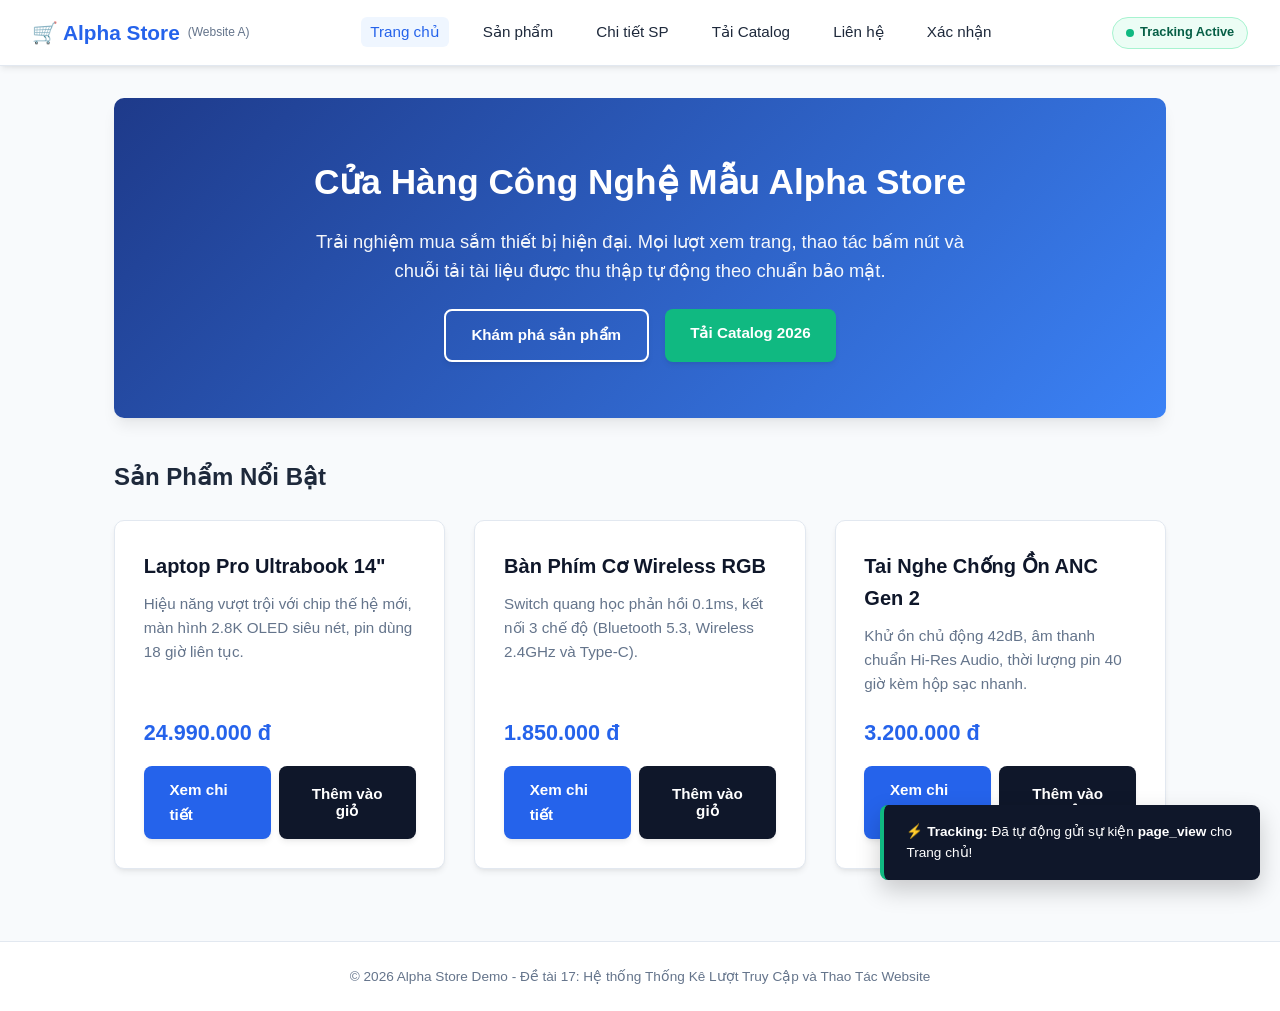
==== BTL/website-analytics/demo-sites/site-a/index.html @ 7f9d8239 "feat(BTL): hoan thanh he thong WebAnalytics De tai 17, SDK, REST API chong trung, Funnel, 2 Demo sit" ====
<!DOCTYPE html>
<html lang="vi">
<head>
    <meta charset="UTF-8">
    <meta name="viewport" content="width=device-width, initial-scale=1.0">
    <title>Trang Chủ - Alpha Store (Website A)</title>
    <link rel="stylesheet" href="../demo.css">
</head>
<body>
    <header class="navbar">
        <a href="index.html" class="brand">🛒 Alpha Store <span style="font-size:0.75rem; color:#64748b; font-weight:normal;">(Website A)</span></a>
        <ul class="nav-links">
            <li><a href="index.html" class="active">Trang chủ</a></li>
            <li><a href="products.html">Sản phẩm</a></li>
            <li><a href="product-detail.html">Chi tiết SP</a></li>
            <li><a href="download.html">Tải Catalog</a></li>
            <li><a href="contact.html">Liên hệ</a></li>
            <li><a href="thank-you.html">Xác nhận</a></li>
        </ul>
        <div class="tracking-badge">
            <span class="dot"></span>
            <span>Tracking Active</span>
        </div>
    </header>

    <main class="container">
        <section class="hero">
            <h1>Cửa Hàng Công Nghệ Mẫu Alpha Store</h1>
            <p>Trải nghiệm mua sắm thiết bị hiện đại. Mọi lượt xem trang, thao tác bấm nút và chuỗi tải tài liệu được thu thập tự động theo chuẩn bảo mật.</p>
            <div style="display: flex; gap: 1rem; justify-content: center;">
                <a href="products.html" class="btn btn-outline" data-track-click data-track-id="btn-hero-explore">Khám phá sản phẩm</a>
                <a href="download.html" class="btn btn-accent" data-track-click data-track-id="btn-hero-download">Tải Catalog 2026</a>
            </div>
        </section>

        <h2 style="margin-bottom: 1.5rem; font-size: 1.5rem;">Sản Phẩm Nổi Bật</h2>
        <div class="card-grid">
            <div class="card">
                <h3>Laptop Pro Ultrabook 14"</h3>
                <p>Hiệu năng vượt trội với chip thế hệ mới, màn hình 2.8K OLED siêu nét, pin dùng 18 giờ liên tục.</p>
                <div class="price">24.990.000 đ</div>
                <div style="display:flex; gap:0.5rem;">
                    <a href="product-detail.html" class="btn" data-track-click data-track-id="btn-view-ultrabook">Xem chi tiết</a>
                    <button class="btn btn-dark" data-track-click data-track-id="btn-cart-ultrabook">Thêm vào giỏ</button>
                </div>
            </div>

            <div class="card">
                <h3>Bàn Phím Cơ Wireless RGB</h3>
                <p>Switch quang học phản hồi 0.1ms, kết nối 3 chế độ (Bluetooth 5.3, Wireless 2.4GHz và Type-C).</p>
                <div class="price">1.850.000 đ</div>
                <div style="display:flex; gap:0.5rem;">
                    <a href="product-detail.html" class="btn" data-track-click data-track-id="btn-view-keyboard">Xem chi tiết</a>
                    <button class="btn btn-dark" data-track-click data-track-id="btn-cart-keyboard">Thêm vào giỏ</button>
                </div>
            </div>

            <div class="card">
                <h3>Tai Nghe Chống Ồn ANC Gen 2</h3>
                <p>Khử ồn chủ động 42dB, âm thanh chuẩn Hi-Res Audio, thời lượng pin 40 giờ kèm hộp sạc nhanh.</p>
                <div class="price">3.200.000 đ</div>
                <div style="display:flex; gap:0.5rem;">
                    <a href="product-detail.html" class="btn" data-track-click data-track-id="btn-view-headphone">Xem chi tiết</a>
                    <button class="btn btn-dark" data-track-click data-track-id="btn-cart-headphone">Thêm vào giỏ</button>
                </div>
            </div>
        </div>
    </main>

    <div id="event-toast" class="event-toast"></div>

    <footer>
        <p>&copy; 2026 Alpha Store Demo - Đề tài 17: Hệ thống Thống Kê Lượt Truy Cập và Thao Tác Website</p>
    </footer>

    <!-- TÍCH HỢP JAVASCRIPT TRACKING SDK -->
    <script src="../../sdk/tracker.js" 
            data-tracking-key="trk_site_a_alpha_shop_2026" 
            data-api-endpoint="../../api/track.php">
    </script>

    <script>
        // Hiển thị toast thông báo khi sự kiện được gửi thành công
        window.addEventListener('load', function() {
            var toast = document.getElementById('event-toast');
            function showToast(msg) {
                toast.innerHTML = '⚡ <b>Tracking:</b> ' + msg;
                toast.classList.add('show');
                setTimeout(function() { toast.classList.remove('show'); }, 3000);
            }
            showToast('Đã tự động gửi sự kiện <b>page_view</b> cho Trang chủ!');
            document.addEventListener('click', function(e) {
                var btn = e.target.closest('[data-track-click]');
                if (btn) {
                    showToast('Đã gửi sự kiện <b>button_click</b>: ' + (btn.getAttribute('data-track-id') || btn.innerText));
                }
            });
        });
    </script>
</body>
</html>
---- BTL/website-analytics/demo-sites/demo.css ----
/* ====================================================================
   DEMO SITES MODERN CSS STYLING
   ==================================================================== */
:root {
    --primary: #2563eb;
    --primary-hover: #1d4ed8;
    --secondary: #0f172a;
    --accent: #10b981;
    --bg-light: #f8fafc;
    --surface: #ffffff;
    --border: #e2e8f0;
    --text-main: #1e293b;
    --text-muted: #64748b;
    --radius: 10px;
    --shadow: 0 4px 6px -1px rgba(0,0,0,0.07), 0 2px 4px -2px rgba(0,0,0,0.05);
    --shadow-lg: 0 10px 15px -3px rgba(0,0,0,0.08), 0 4px 6px -4px rgba(0,0,0,0.04);
}

* { box-sizing: border-box; margin: 0; padding: 0; }
body {
    font-family: -apple-system, BlinkMacSystemFont, "Segoe UI", Roboto, Helvetica, Arial, sans-serif;
    background-color: var(--bg-light);
    color: var(--text-main);
    line-height: 1.6;
    display: flex;
    flex-direction: column;
    min-height: 100vh;
}

.navbar {
    background: var(--surface);
    border-bottom: 1px solid var(--border);
    padding: 1rem 2rem;
    display: flex;
    align-items: center;
    justify-content: space-between;
    box-shadow: var(--shadow);
    position: sticky;
    top: 0;
    z-index: 50;
}
.brand {
    font-size: 1.3rem;
    font-weight: 700;
    color: var(--primary);
    text-decoration: none;
    display: flex;
    align-items: center;
    gap: 0.5rem;
}
.nav-links {
    display: flex;
    gap: 1.5rem;
    list-style: none;
}
.nav-links a {
    color: var(--text-main);
    text-decoration: none;
    font-weight: 500;
    font-size: 0.95rem;
    transition: color 0.2s;
    padding: 0.4rem 0.6rem;
    border-radius: 6px;
}
.nav-links a:hover, .nav-links a.active {
    color: var(--primary);
    background-color: #eff6ff;
}

.tracking-badge {
    background-color: #ecfdf5;
    border: 1px solid #a7f3d0;
    color: #065f46;
    padding: 0.3rem 0.8rem;
    border-radius: 20px;
    font-size: 0.8rem;
    font-weight: 600;
    display: flex;
    align-items: center;
    gap: 6px;
}
.tracking-badge .dot {
    width: 8px;
    height: 8px;
    background-color: #10b981;
    border-radius: 50%;
    display: inline-block;
    animation: pulse 1.8s infinite;
}
@keyframes pulse {
    0% { transform: scale(0.95); box-shadow: 0 0 0 0 rgba(16, 185, 129, 0.7); }
    70% { transform: scale(1); box-shadow: 0 0 0 6px rgba(16, 185, 129, 0); }
    100% { transform: scale(0.95); box-shadow: 0 0 0 0 rgba(16, 185, 129, 0); }
}

.container {
    max-width: 1100px;
    margin: 2rem auto;
    padding: 0 1.5rem;
    flex: 1;
    width: 100%;
}

.hero {
    background: linear-gradient(135deg, #1e3a8a 0%, #3b82f6 100%);
    color: #fff;
    padding: 3.5rem 2rem;
    border-radius: var(--radius);
    text-align: center;
    margin-bottom: 2.5rem;
    box-shadow: var(--shadow-lg);
}
.hero h1 { font-size: 2.2rem; margin-bottom: 1rem; }
.hero p { font-size: 1.15rem; max-width: 680px; margin: 0 auto 1.5rem auto; opacity: 0.95; }

.btn {
    display: inline-block;
    background-color: var(--primary);
    color: #fff;
    padding: 0.75rem 1.6rem;
    border-radius: 8px;
    text-decoration: none;
    font-weight: 600;
    font-size: 0.95rem;
    border: none;
    cursor: pointer;
    transition: all 0.2s;
    box-shadow: var(--shadow);
}
.btn:hover { background-color: var(--primary-hover); transform: translateY(-1px); }
.btn-accent { background-color: var(--accent); }
.btn-accent:hover { background-color: #059669; }
.btn-outline { background: transparent; border: 2px solid #fff; color: #fff; }
.btn-outline:hover { background: rgba(255,255,255,0.15); }
.btn-dark { background-color: var(--secondary); }
.btn-dark:hover { background-color: #334155; }

.card-grid {
    display: grid;
    grid-template-columns: repeat(auto-fit, minmax(280px, 1fr));
    gap: 1.8rem;
    margin-bottom: 2.5rem;
}
.card {
    background: var(--surface);
    border: 1px solid var(--border);
    border-radius: var(--radius);
    padding: 1.8rem;
    box-shadow: var(--shadow);
    display: flex;
    flex-direction: column;
    justify-content: space-between;
}
.card h3 { font-size: 1.25rem; margin-bottom: 0.6rem; color: var(--secondary); }
.card p { color: var(--text-muted); font-size: 0.95rem; margin-bottom: 1.2rem; flex: 1; }
.card .price { font-size: 1.35rem; font-weight: 700; color: var(--primary); margin-bottom: 1rem; }

.event-toast {
    position: fixed;
    bottom: 20px;
    right: 20px;
    background: #0f172a;
    color: #fff;
    padding: 1rem 1.4rem;
    border-radius: 8px;
    box-shadow: 0 10px 25px rgba(0,0,0,0.2);
    font-size: 0.85rem;
    z-index: 999;
    opacity: 0;
    transition: opacity 0.3s, transform 0.3s;
    transform: translateY(15px);
    pointer-events: none;
    max-width: 380px;
    border-left: 4px solid var(--accent);
}
.event-toast.show {
    opacity: 1;
    transform: translateY(0);
}

footer {
    background: var(--surface);
    border-top: 1px solid var(--border);
    padding: 1.5rem;
    text-align: center;
    color: var(--text-muted);
    font-size: 0.85rem;
    margin-top: auto;
}
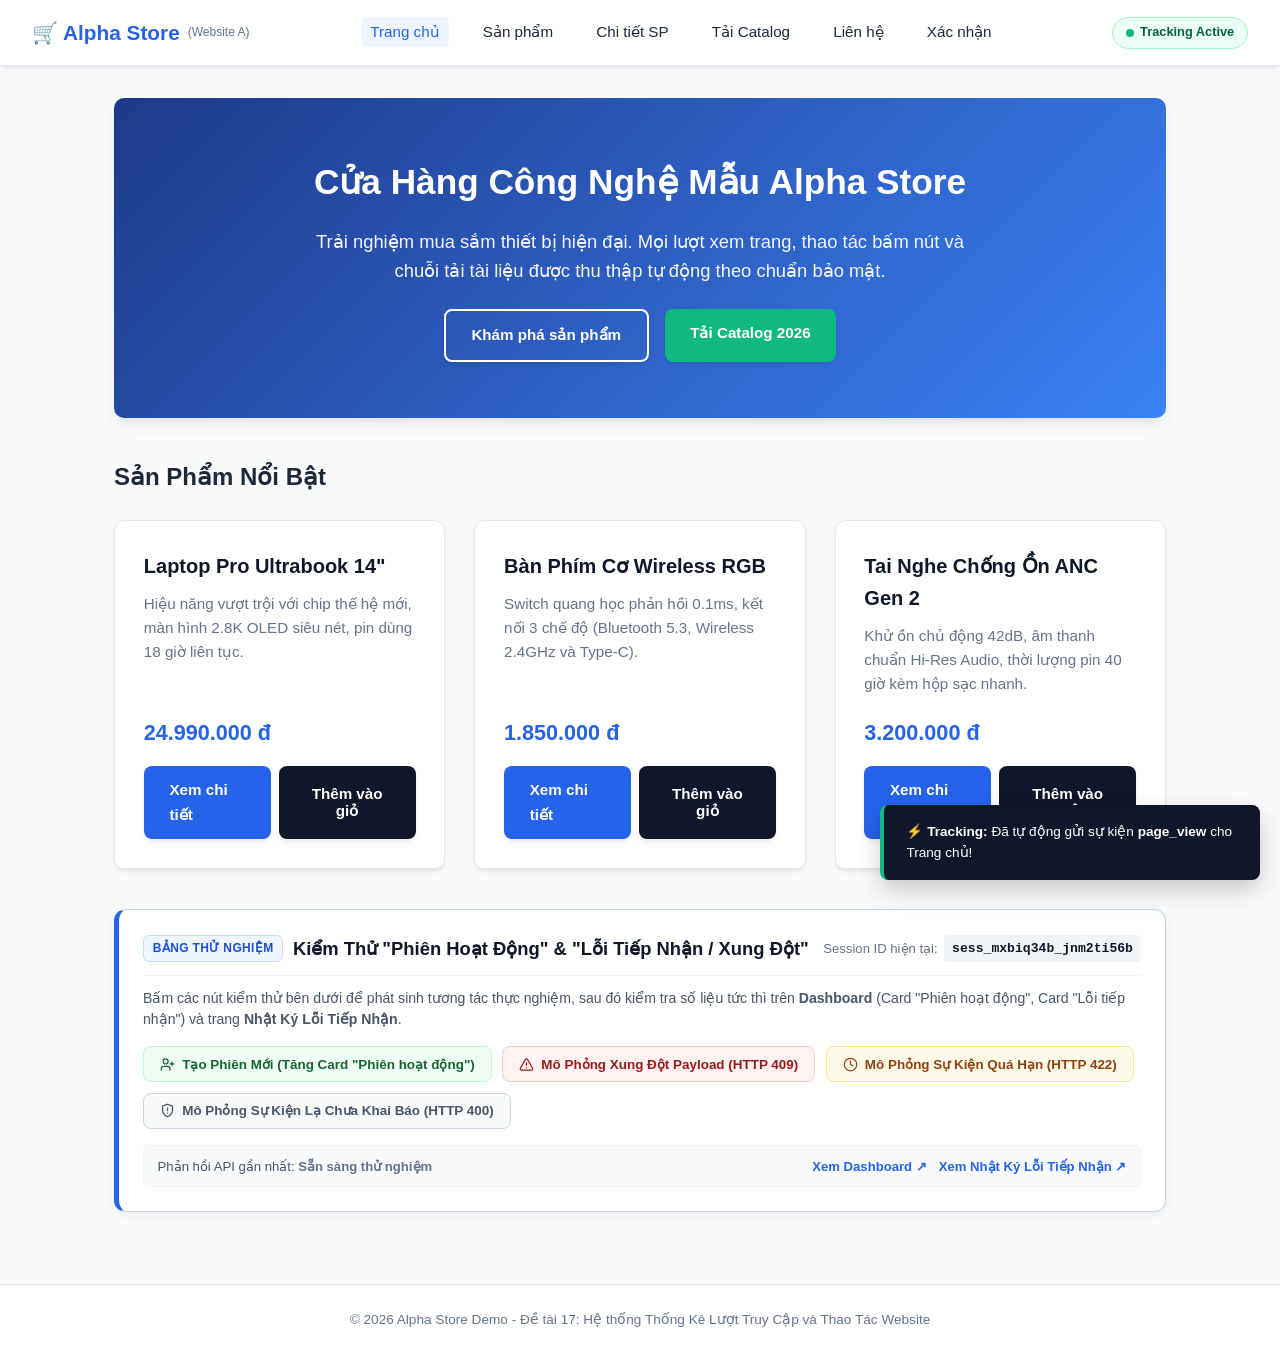
==== commit 88c60839: "feat(demo): add interactive testing sandbox for active sessions and ingest errors" ====
--- a/BTL/website-analytics/demo-sites/site-a/index.html
+++ b/BTL/website-analytics/demo-sites/site-a/index.html
@@ -65,6 +65,50 @@
                 </div>
             </div>
         </div>
+
+        <!-- BẢNG ĐIỀU KHIỂN KIỂM THỬ TRỰC TIẾP (TESTING SANDBOX CHO SINH VIÊN BẢO VỆ ĐỒ ÁN) -->
+        <section class="testing-sandbox">
+            <div class="sandbox-header">
+                <div class="sandbox-title">
+                    <span class="sandbox-badge">Bảng Thử Nghiệm</span>
+                    <h3>Kiểm Thử "Phiên Hoạt Động" & "Lỗi Tiếp Nhận / Xung Đột"</h3>
+                </div>
+                <div class="sandbox-session-info">
+                    <span>Session ID hiện tại:</span>
+                    <code id="sandbox-session-id">Đang khởi tạo...</code>
+                </div>
+            </div>
+            <p class="sandbox-desc">
+                Bấm các nút kiểm thử bên dưới để phát sinh tương tác thực nghiệm, sau đó kiểm tra số liệu tức thì trên 
+                <strong>Dashboard</strong> (Card "Phiên hoạt động", Card "Lỗi tiếp nhận") và trang 
+                <strong>Nhật Ký Lỗi Tiếp Nhận</strong>.
+            </p>
+            <div class="sandbox-actions">
+                <button type="button" class="btn-sandbox btn-sb-session" id="btn-sb-new-session" title="Tạo một phiên truy cập ẩn danh hoàn toàn mới">
+                    <svg width="15" height="15" viewBox="0 0 24 24" fill="none" stroke="currentColor" stroke-width="2" stroke-linecap="round" stroke-linejoin="round"><path d="M16 21v-2a4 4 0 0 0-4-4H6a4 4 0 0 0-4 4v2"/><circle cx="9" cy="7" r="4"/><line x1="19" x2="19" y1="8" y2="14"/><line x1="22" x2="16" y1="11" y2="11"/></svg>
+                    Tạo Phiên Mới (Tăng Card "Phiên hoạt động")
+                </button>
+                <button type="button" class="btn-sandbox btn-sb-conflict" id="btn-sb-conflict" title="Mô phỏng gửi trùng Event ID nhưng khác nội dung (HTTP 409)">
+                    <svg width="15" height="15" viewBox="0 0 24 24" fill="none" stroke="currentColor" stroke-width="2" stroke-linecap="round" stroke-linejoin="round"><path d="m21.73 18-8-14a2 2 0 0 0-3.48 0l-8 14A2 2 0 0 0 4 21h16a2 2 0 0 0 1.73-3Z"/><line x1="12" y1="9" x2="12" y2="13"/><line x1="12" y1="17" x2="12.01" y2="17"/></svg>
+                    Mô Phỏng Xung Đột Payload (HTTP 409)
+                </button>
+                <button type="button" class="btn-sandbox btn-sb-late" id="btn-sb-late" title="Mô phỏng sự kiện đến trễ hơn 24 giờ (HTTP 422)">
+                    <svg width="15" height="15" viewBox="0 0 24 24" fill="none" stroke="currentColor" stroke-width="2" stroke-linecap="round" stroke-linejoin="round"><circle cx="12" cy="12" r="10"/><polyline points="12 6 12 12 16 14"/></svg>
+                    Mô Phỏng Sự Kiện Quá Hạn (HTTP 422)
+                </button>
+                <button type="button" class="btn-sandbox btn-sb-undefined" id="btn-sb-undefined" title="Mô phỏng gửi sự kiện chưa được khai báo (HTTP 400)">
+                    <svg width="15" height="15" viewBox="0 0 24 24" fill="none" stroke="currentColor" stroke-width="2" stroke-linecap="round" stroke-linejoin="round"><path d="M12 22s8-4 8-10V5l-8-3-8 3v7c0 6 8 10 8 10"/><line x1="12" y1="8" x2="12" y2="12"/><line x1="12" y1="16" x2="12.01" y2="16"/></svg>
+                    Mô Phỏng Sự Kiện Lạ Chưa Khai Báo (HTTP 400)
+                </button>
+            </div>
+            <div class="sandbox-footer">
+                <span>Phản hồi API gần nhất: <strong id="sandbox-last-status" style="color:#64748b;">Sẵn sàng thử nghiệm</strong></span>
+                <div class="sandbox-links">
+                    <a href="../../dashboard.php" target="_blank" class="sb-link">Xem Dashboard ↗</a>
+                    <a href="../../event-logs.php?tab=errors" target="_blank" class="sb-link">Xem Nhật Ký Lỗi Tiếp Nhận ↗</a>
+                </div>
+            </div>
+        </section>
     </main>
 
     <div id="event-toast" class="event-toast"></div>
@@ -80,21 +124,193 @@
     </script>
 
     <script>
-        // Hiển thị toast thông báo khi sự kiện được gửi thành công
         window.addEventListener('load', function() {
             var toast = document.getElementById('event-toast');
-            function showToast(msg) {
+            var sessionLabel = document.getElementById('sandbox-session-id');
+            var statusLabel = document.getElementById('sandbox-last-status');
+
+            function showToast(msg, borderColor) {
                 toast.innerHTML = '⚡ <b>Tracking:</b> ' + msg;
+                toast.style.borderLeftColor = borderColor || 'var(--accent)';
                 toast.classList.add('show');
-                setTimeout(function() { toast.classList.remove('show'); }, 3000);
-            }
+                setTimeout(function() { toast.classList.remove('show'); }, 4000);
+            }
+
+            function updateSessionDisplay() {
+                if (window.WebTracker && sessionLabel) {
+                    sessionLabel.innerText = window.WebTracker.getSessionId();
+                }
+            }
+
+            // Cập nhật session ID ban đầu
+            updateSessionDisplay();
             showToast('Đã tự động gửi sự kiện <b>page_view</b> cho Trang chủ!');
+
+            // 1. Tự động lắng nghe click mua sắm thông thường
             document.addEventListener('click', function(e) {
                 var btn = e.target.closest('[data-track-click]');
                 if (btn) {
                     showToast('Đã gửi sự kiện <b>button_click</b>: ' + (btn.getAttribute('data-track-id') || btn.innerText));
                 }
             });
+
+            // 2. Nút Tạo Phiên Mới
+            var btnNewSession = document.getElementById('btn-sb-new-session');
+            if (btnNewSession) {
+                btnNewSession.addEventListener('click', function() {
+                    try {
+                        window.sessionStorage.removeItem('wa_session_trk_site_a_alpha_shop_2026');
+                    } catch(e) {}
+                    // Ép SDK khởi tạo lại session
+                    var newSess = 'sess_' + Date.now().toString(36) + '_' + Math.random().toString(36).substr(2, 9);
+                    try {
+                        window.sessionStorage.setItem('wa_session_trk_site_a_alpha_shop_2026', newSess);
+                    } catch(e) {}
+                    
+                    window.location.reload();
+                });
+            }
+
+            // 3. Nút Mô Phỏng Xung Đột Payload (HTTP 409)
+            var btnConflict = document.getElementById('btn-sb-conflict');
+            if (btnConflict) {
+                btnConflict.addEventListener('click', function() {
+                    var conflictEventId = 'conflict_' + Date.now();
+                    var sessId = window.WebTracker.getSessionId();
+                    var endpoint = '../../api/track.php';
+                    var trackingKey = 'trk_site_a_alpha_shop_2026';
+
+                    statusLabel.innerText = 'Đang gửi sự kiện gốc #1...';
+                    statusLabel.style.color = '#2563eb';
+
+                    // Gửi lần 1 hợp lệ
+                    fetch(endpoint, {
+                        method: 'POST',
+                        headers: { 'Content-Type': 'application/json', 'X-Tracking-Key': trackingKey },
+                        body: JSON.stringify({
+                            tracking_key: trackingKey,
+                            event_id: conflictEventId,
+                            session_id: sessId,
+                            event_name: 'button_click',
+                            page_path: window.location.pathname,
+                            occurred_at: new Date().toISOString(),
+                            properties: { element_id: 'btn-conflict-original', payload_version: 1 }
+                        })
+                    }).then(function(r1) {
+                        return r1.json();
+                    }).then(function(d1) {
+                        // Gửi lần 2 CÙNG event_id nhưng KHÁC properties (gây lệch hash SHA-256)
+                        return fetch(endpoint, {
+                            method: 'POST',
+                            headers: { 'Content-Type': 'application/json', 'X-Tracking-Key': trackingKey },
+                            body: JSON.stringify({
+                                tracking_key: trackingKey,
+                                event_id: conflictEventId,
+                                session_id: sessId,
+                                event_name: 'button_click',
+                                page_path: window.location.pathname,
+                                occurred_at: new Date().toISOString(),
+                                properties: { element_id: 'btn-conflict-TAMPERED', payload_version: 2, hacked: true }
+                            })
+                        });
+                    }).then(function(r2) {
+                        return r2.json().then(function(d2) {
+                            if (r2.status === 409) {
+                                statusLabel.innerText = 'HTTP 409 Conflict: PAYLOAD_CONFLICT (Đã ghi vào DB)';
+                                statusLabel.style.color = '#dc2626';
+                                showToast('⚠️ <b>HTTP 409 Conflict:</b> Phát hiện cùng event_id nhưng sai lệch SHA-256! Card "Lỗi tiếp nhận" trên Dashboard đã tăng +1.', '#dc2626');
+                            } else {
+                                statusLabel.innerText = 'HTTP ' + r2.status + ' (' + (d2.error || 'OK') + ')';
+                            }
+                        });
+                    }).catch(function(err) {
+                        statusLabel.innerText = 'Lỗi kết nối: ' + err.message;
+                    });
+                });
+            }
+
+            // 4. Nút Mô Phỏng Sự Kiện Quá Hạn (HTTP 422 - Late Event)
+            var btnLate = document.getElementById('btn-sb-late');
+            if (btnLate) {
+                btnLate.addEventListener('click', function() {
+                    var lateEventId = 'late_' + Date.now();
+                    var sessId = window.WebTracker.getSessionId();
+                    var endpoint = '../../api/track.php';
+                    var trackingKey = 'trk_site_a_alpha_shop_2026';
+
+                    // Lùi thời gian 48 giờ về trước (vượt quá 24h quy định)
+                    var pastDate = new Date(Date.now() - 48 * 3600 * 1000).toISOString();
+
+                    statusLabel.innerText = 'Đang gửi sự kiện trễ 48h...';
+                    statusLabel.style.color = '#d97706';
+
+                    fetch(endpoint, {
+                        method: 'POST',
+                        headers: { 'Content-Type': 'application/json', 'X-Tracking-Key': trackingKey },
+                        body: JSON.stringify({
+                            tracking_key: trackingKey,
+                            event_id: lateEventId,
+                            session_id: sessId,
+                            event_name: 'page_view',
+                            page_path: window.location.pathname,
+                            occurred_at: pastDate,
+                            properties: { note: 'Kiểm thử late event policy' }
+                        })
+                    }).then(function(res) {
+                        return res.json().then(function(data) {
+                            if (res.status === 422) {
+                                statusLabel.innerText = 'HTTP 422 Unprocessable: LATE_EVENT_EXCEEDED (Đã ghi vào DB)';
+                                statusLabel.style.color = '#d97706';
+                                showToast('⏰ <b>HTTP 422 Late Event:</b> Sự kiện cũ hơn 24 giờ bị từ chối! Card "Lỗi tiếp nhận" trên Dashboard đã tăng +1.', '#d97706');
+                            } else {
+                                statusLabel.innerText = 'HTTP ' + res.status + ' (' + (data.error || 'OK') + ')';
+                            }
+                        });
+                    }).catch(function(err) {
+                        statusLabel.innerText = 'Lỗi kết nối: ' + err.message;
+                    });
+                });
+            }
+
+            // 5. Nút Mô Phỏng Sự Kiện Lạ Chưa Khai Báo (HTTP 400 - Undefined Event)
+            var btnUndefined = document.getElementById('btn-sb-undefined');
+            if (btnUndefined) {
+                btnUndefined.addEventListener('click', function() {
+                    var undefEventId = 'undef_' + Date.now();
+                    var sessId = window.WebTracker.getSessionId();
+                    var endpoint = '../../api/track.php';
+                    var trackingKey = 'trk_site_a_alpha_shop_2026';
+
+                    statusLabel.innerText = 'Đang gửi sự kiện chưa khai báo...';
+                    statusLabel.style.color = '#475569';
+
+                    fetch(endpoint, {
+                        method: 'POST',
+                        headers: { 'Content-Type': 'application/json', 'X-Tracking-Key': trackingKey },
+                        body: JSON.stringify({
+                            tracking_key: trackingKey,
+                            event_id: undefEventId,
+                            session_id: sessId,
+                            event_name: 'unauthorized_hacked_action',
+                            page_path: window.location.pathname,
+                            occurred_at: new Date().toISOString(),
+                            properties: { test: true }
+                        })
+                    }).then(function(res) {
+                        return res.json().then(function(data) {
+                            if (res.status === 400) {
+                                statusLabel.innerText = 'HTTP 400 Bad Request: EVENT_NOT_DEFINED (Đã ghi vào DB)';
+                                statusLabel.style.color = '#dc2626';
+                                showToast('🚫 <b>HTTP 400 Undefined:</b> Sự kiện lạ chưa được khai báo bị từ chối! Card "Lỗi tiếp nhận" trên Dashboard đã tăng +1.', '#dc2626');
+                            } else {
+                                statusLabel.innerText = 'HTTP ' + res.status + ' (' + (data.error || 'OK') + ')';
+                            }
+                        });
+                    }).catch(function(err) {
+                        statusLabel.innerText = 'Lỗi kết nối: ' + err.message;
+                    });
+                });
+            }
         });
     </script>
 </body>
--- a/BTL/website-analytics/demo-sites/demo.css
+++ b/BTL/website-analytics/demo-sites/demo.css
@@ -187,3 +187,156 @@
     font-size: 0.85rem;
     margin-top: auto;
 }
+
+/* ====================================================================
+   TESTING SANDBOX COMPONENT (DÀNH CHO KIỂM THỬ VÀ BẢO VỆ ĐỒ ÁN)
+   ==================================================================== */
+.testing-sandbox {
+    background: #ffffff;
+    border: 1px solid #cbd5e1;
+    border-left: 5px solid #2563eb;
+    border-radius: 12px;
+    padding: 1.5rem;
+    margin: 2.5rem 0;
+    box-shadow: 0 4px 12px rgba(15, 23, 42, 0.05);
+}
+.sandbox-header {
+    display: flex;
+    justify-content: space-between;
+    align-items: center;
+    flex-wrap: wrap;
+    gap: 0.75rem;
+    margin-bottom: 0.75rem;
+    border-bottom: 1px solid #f1f5f9;
+    padding-bottom: 0.75rem;
+}
+.sandbox-title {
+    display: flex;
+    align-items: center;
+    gap: 0.6rem;
+}
+.sandbox-badge {
+    background: #eff6ff;
+    color: #1d4ed8;
+    border: 1px solid #bfdbfe;
+    font-size: 0.75rem;
+    font-weight: 700;
+    padding: 0.2rem 0.55rem;
+    border-radius: 6px;
+    text-transform: uppercase;
+    letter-spacing: 0.03em;
+}
+.sandbox-title h3 {
+    font-size: 1.15rem;
+    color: #0f172a;
+    font-weight: 700;
+    margin: 0;
+}
+.sandbox-session-info {
+    font-size: 0.82rem;
+    color: #64748b;
+    display: flex;
+    align-items: center;
+    gap: 0.4rem;
+}
+.sandbox-session-info code {
+    background: #f1f5f9;
+    color: #0f172a;
+    padding: 0.2rem 0.5rem;
+    border-radius: 4px;
+    font-family: monospace;
+    font-weight: 600;
+}
+.sandbox-desc {
+    font-size: 0.88rem;
+    color: #475569;
+    line-height: 1.5;
+    margin-bottom: 1rem;
+}
+.sandbox-actions {
+    display: flex;
+    gap: 0.65rem;
+    flex-wrap: wrap;
+    margin-bottom: 1rem;
+}
+.btn-sandbox {
+    display: inline-flex;
+    align-items: center;
+    gap: 0.45rem;
+    padding: 0.6rem 1rem;
+    font-size: 0.84rem;
+    font-weight: 600;
+    border-radius: 8px;
+    border: 1px solid transparent;
+    cursor: pointer;
+    transition: all 0.2s ease;
+}
+.btn-sb-session {
+    background: #f0fdf4;
+    color: #166534;
+    border-color: #bbf7d0;
+}
+.btn-sb-session:hover {
+    background: #dcfce7;
+    border-color: #86efac;
+    transform: translateY(-1px);
+}
+.btn-sb-conflict {
+    background: #fef2f2;
+    color: #991b1b;
+    border-color: #fecaca;
+}
+.btn-sb-conflict:hover {
+    background: #fee2e2;
+    border-color: #fca5a5;
+    transform: translateY(-1px);
+}
+.btn-sb-late {
+    background: #fffbeb;
+    color: #92400e;
+    border-color: #fde68a;
+}
+.btn-sb-late:hover {
+    background: #fef3c7;
+    border-color: #fcd34d;
+    transform: translateY(-1px);
+}
+.btn-sb-undefined {
+    background: #f8fafc;
+    color: #475569;
+    border-color: #cbd5e1;
+}
+.btn-sb-undefined:hover {
+    background: #f1f5f9;
+    border-color: #94a3b8;
+    transform: translateY(-1px);
+}
+.sandbox-footer {
+    display: flex;
+    justify-content: space-between;
+    align-items: center;
+    flex-wrap: wrap;
+    gap: 0.75rem;
+    background: #f8fafc;
+    padding: 0.6rem 0.85rem;
+    border-radius: 6px;
+    font-size: 0.82rem;
+    color: #475569;
+    border: 1px solid #f1f5f9;
+}
+.sandbox-links {
+    display: flex;
+    gap: 0.75rem;
+}
+.sb-link {
+    color: #2563eb;
+    text-decoration: none;
+    font-weight: 600;
+    display: inline-flex;
+    align-items: center;
+    gap: 0.25rem;
+}
+.sb-link:hover {
+    text-decoration: underline;
+    color: #1d4ed8;
+}
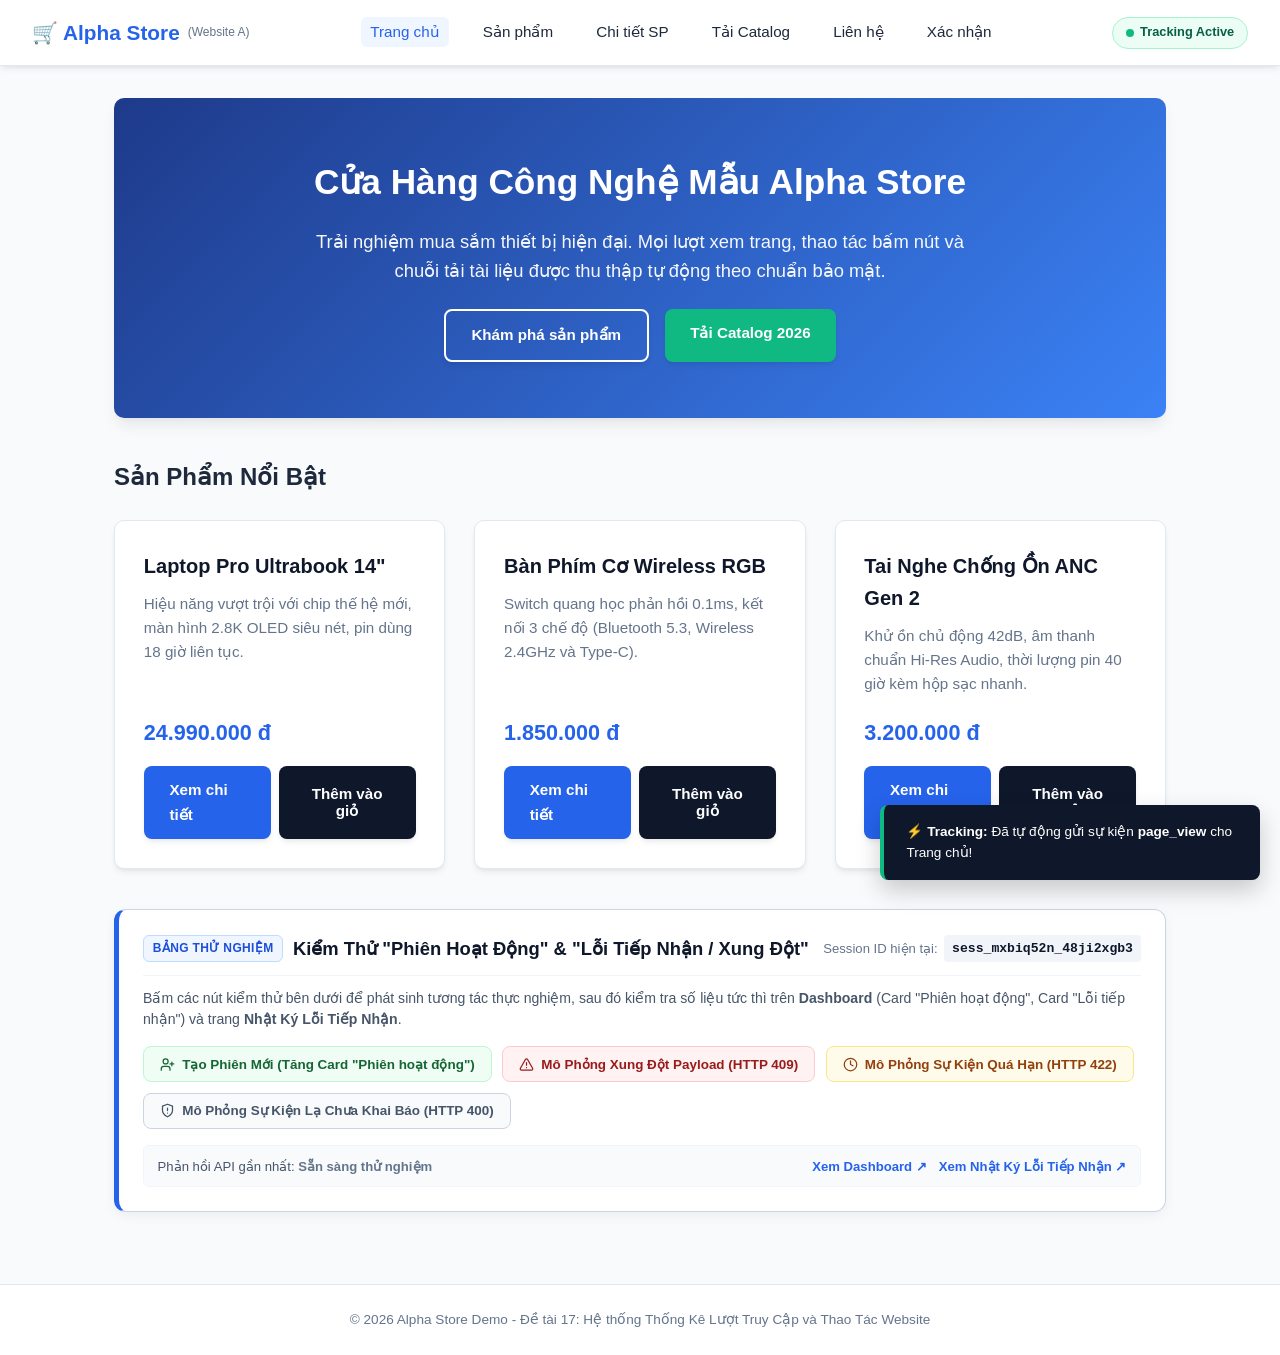
==== commit b8627531: "feat(conflict): tích hợp bảng đối chiếu xung đột trực quan (Inspector Diff) trên Demo Sites và Nhật " ====
--- a/BTL/website-analytics/demo-sites/site-a/index.html
+++ b/BTL/website-analytics/demo-sites/site-a/index.html
@@ -101,6 +101,39 @@
                     Mô Phỏng Sự Kiện Lạ Chưa Khai Báo (HTTP 400)
                 </button>
             </div>
+
+            <!-- BẢNG ĐỐI CHIẾU XUNG ĐỘT TRỰC QUAN (CONFLICT INSPECTOR) -->
+            <div id="conflict-inspector-box" class="conflict-inspector-box" style="display:none;">
+                <div class="inspector-header">
+                    <span class="inspector-badge badge-conflict" id="ci-badge">Phát Hiện Xung Đột Dữ Liệu (HTTP 409 Conflict)</span>
+                    <span class="inspector-event-id">Event ID: <strong id="ci-event-id">-</strong></span>
+                </div>
+                <div class="inspector-grid">
+                    <div class="inspector-col orig-col">
+                        <div class="col-title" id="ci-col1-title">🟢 Lần 1: Sự Kiện Gốc Hợp Lệ (Đã Lưu Vào DB)</div>
+                        <div class="col-body">
+                            <div><strong>Trạng thái:</strong> <span class="badge-status-ok" id="ci-col1-status">HTTP 201 Created</span></div>
+                            <div><strong>Sự kiện:</strong> <code id="ci-col1-event">button_click</code></div>
+                            <div><strong>Nội dung Payload (Gốc):</strong></div>
+                            <pre style="margin:0;"><code id="ci-col1-payload">...</code></pre>
+                        </div>
+                    </div>
+                    <div class="inspector-col tampered-col">
+                        <div class="col-title" id="ci-col2-title">🔴 Lần 2: Cố Tình Gửi Trùng ID Nhưng Sửa Dữ Liệu</div>
+                        <div class="col-body">
+                            <div><strong>Trạng thái:</strong> <span class="badge-status-err" id="ci-col2-status">HTTP 409 Conflict</span></div>
+                            <div><strong>Cùng Event ID:</strong> <code id="ci-col2-eventid">...</code></div>
+                            <div><strong>Nội dung Bị Sửa Đổi:</strong></div>
+                            <pre style="margin:0;"><code id="ci-col2-payload">...</code></pre>
+                        </div>
+                    </div>
+                </div>
+                <div class="inspector-footer">
+                    <span id="ci-footer-desc">⚡ <strong>Tại sao xung đột:</strong> Cùng Event ID nhưng nội dung bị can thiệp khiến mã băm SHA-256 bị lệch. API chặn ghi đè để bảo vệ toàn vẹn dữ liệu.</span>
+                    <a href="../../event-logs.php?tab=errors" target="_blank" class="sb-link">Mở Nhật Ký Lỗi Xem Đối Chiếu Trong CSDL ↗</a>
+                </div>
+            </div>
+
             <div class="sandbox-footer">
                 <span>Phản hồi API gần nhất: <strong id="sandbox-last-status" style="color:#64748b;">Sẵn sàng thử nghiệm</strong></span>
                 <div class="sandbox-links">
@@ -173,6 +206,14 @@
 
             // 3. Nút Mô Phỏng Xung Đột Payload (HTTP 409)
             var btnConflict = document.getElementById('btn-sb-conflict');
+            var inspectorBox = document.getElementById('conflict-inspector-box');
+            var ciEventId = document.getElementById('ci-event-id');
+            var ciCol1Payload = document.getElementById('ci-col1-payload');
+            var ciCol2EventId = document.getElementById('ci-col2-eventid');
+            var ciCol2Payload = document.getElementById('ci-col2-payload');
+            var ciBadge = document.getElementById('ci-badge');
+            var ciFooterDesc = document.getElementById('ci-footer-desc');
+
             if (btnConflict) {
                 btnConflict.addEventListener('click', function() {
                     var conflictEventId = 'conflict_' + Date.now();
@@ -180,6 +221,37 @@
                     var endpoint = '../../api/track.php';
                     var trackingKey = 'trk_site_a_alpha_shop_2026';
 
+                    var origPayload = {
+                        tracking_key: trackingKey,
+                        event_id: conflictEventId,
+                        session_id: sessId,
+                        event_name: 'button_click',
+                        page_path: window.location.pathname,
+                        occurred_at: new Date().toISOString(),
+                        properties: {
+                            element_id: 'btn-view-ultrabook',
+                            item_name: 'Laptop Pro Ultrabook 14"',
+                            price: 24990000,
+                            version: 1
+                        }
+                    };
+
+                    var tamperedPayload = {
+                        tracking_key: trackingKey,
+                        event_id: conflictEventId,
+                        session_id: sessId,
+                        event_name: 'button_click',
+                        page_path: window.location.pathname,
+                        occurred_at: new Date().toISOString(),
+                        properties: {
+                            element_id: 'btn-view-ultrabook',
+                            item_name: 'Laptop Pro Ultrabook 14"',
+                            price: 1000, // ĐÃ BỊ SỬA TỪ 24.990.000đ XUỐNG 1.000đ
+                            tampered: true,
+                            version: 2
+                        }
+                    };
+
                     statusLabel.innerText = 'Đang gửi sự kiện gốc #1...';
                     statusLabel.style.color = '#2563eb';
 
@@ -187,15 +259,7 @@
                     fetch(endpoint, {
                         method: 'POST',
                         headers: { 'Content-Type': 'application/json', 'X-Tracking-Key': trackingKey },
-                        body: JSON.stringify({
-                            tracking_key: trackingKey,
-                            event_id: conflictEventId,
-                            session_id: sessId,
-                            event_name: 'button_click',
-                            page_path: window.location.pathname,
-                            occurred_at: new Date().toISOString(),
-                            properties: { element_id: 'btn-conflict-original', payload_version: 1 }
-                        })
+                        body: JSON.stringify(origPayload)
                     }).then(function(r1) {
                         return r1.json();
                     }).then(function(d1) {
@@ -203,22 +267,26 @@
                         return fetch(endpoint, {
                             method: 'POST',
                             headers: { 'Content-Type': 'application/json', 'X-Tracking-Key': trackingKey },
-                            body: JSON.stringify({
-                                tracking_key: trackingKey,
-                                event_id: conflictEventId,
-                                session_id: sessId,
-                                event_name: 'button_click',
-                                page_path: window.location.pathname,
-                                occurred_at: new Date().toISOString(),
-                                properties: { element_id: 'btn-conflict-TAMPERED', payload_version: 2, hacked: true }
-                            })
+                            body: JSON.stringify(tamperedPayload)
                         });
                     }).then(function(r2) {
                         return r2.json().then(function(d2) {
                             if (r2.status === 409) {
-                                statusLabel.innerText = 'HTTP 409 Conflict: PAYLOAD_CONFLICT (Đã ghi vào DB)';
+                                statusLabel.innerText = 'HTTP 409 Conflict: PAYLOAD_CONFLICT (Đã lưu vào DB)';
                                 statusLabel.style.color = '#dc2626';
-                                showToast('⚠️ <b>HTTP 409 Conflict:</b> Phát hiện cùng event_id nhưng sai lệch SHA-256! Card "Lỗi tiếp nhận" trên Dashboard đã tăng +1.', '#dc2626');
+                                showToast('⚠️ <b>HTTP 409 Conflict:</b> Cùng Event ID nhưng bị sửa giá! Đã chặn và ghi vào CSDL.', '#dc2626');
+
+                                // Hiển thị bảng đối chiếu xung đột trực quan
+                                if (inspectorBox) {
+                                    inspectorBox.style.display = 'block';
+                                    ciBadge.className = 'inspector-badge badge-conflict';
+                                    ciBadge.innerText = 'Phát Hiện Xung Đột Dữ Liệu (HTTP 409 Conflict)';
+                                    ciEventId.innerText = conflictEventId;
+                                    ciCol1Payload.innerText = JSON.stringify(origPayload.properties, null, 2);
+                                    ciCol2EventId.innerText = conflictEventId;
+                                    ciCol2Payload.innerText = JSON.stringify(tamperedPayload.properties, null, 2);
+                                    ciFooterDesc.innerHTML = '⚡ <b>Tại sao xung đột:</b> Lần 1 gửi giá <code>24.990.000đ</code> đã lưu vào DB. Lần 2 cố tình gửi lại cùng Event ID <code>' + conflictEventId + '</code> nhưng sửa giá thành <code>1.000đ</code>. API phát hiện sai lệch mã băm SHA-256 nên lập tức chặn ghi đè (Anti-Tampering) và ghi vào <code>event_ingest_errors</code>!';
+                                }
                             } else {
                                 statusLabel.innerText = 'HTTP ' + r2.status + ' (' + (d2.error || 'OK') + ')';
                             }
--- a/BTL/website-analytics/demo-sites/demo.css
+++ b/BTL/website-analytics/demo-sites/demo.css
@@ -340,3 +340,124 @@
     text-decoration: underline;
     color: #1d4ed8;
 }
+
+/* ====================================================================
+   CONFLICT & ERROR INSPECTOR BOX IN SANDBOX
+   ==================================================================== */
+.conflict-inspector-box {
+    background: #f8fafc;
+    border: 1px solid #cbd5e1;
+    border-radius: 10px;
+    padding: 1.1rem;
+    margin: 1.25rem 0;
+    box-shadow: 0 4px 10px rgba(15, 23, 42, 0.04);
+}
+.inspector-header {
+    display: flex;
+    justify-content: space-between;
+    align-items: center;
+    flex-wrap: wrap;
+    gap: 0.5rem;
+    margin-bottom: 0.85rem;
+    padding-bottom: 0.6rem;
+    border-bottom: 1px solid #e2e8f0;
+}
+.inspector-badge {
+    font-size: 0.78rem;
+    font-weight: 700;
+    padding: 0.25rem 0.65rem;
+    border-radius: 6px;
+    text-transform: uppercase;
+    letter-spacing: 0.03em;
+}
+.inspector-badge.badge-conflict {
+    background: #fef2f2;
+    color: #b91c1c;
+    border: 1px solid #fecaca;
+}
+.inspector-event-id {
+    font-size: 0.82rem;
+    color: #64748b;
+}
+.inspector-event-id strong {
+    font-family: monospace;
+    color: #0f172a;
+    background: #ffffff;
+    padding: 0.15rem 0.4rem;
+    border: 1px solid #cbd5e1;
+    border-radius: 4px;
+}
+.inspector-grid {
+    display: grid;
+    grid-template-columns: 1fr 1fr;
+    gap: 0.85rem;
+    margin-bottom: 0.85rem;
+}
+@media (max-width: 680px) {
+    .inspector-grid { grid-template-columns: 1fr; }
+}
+.inspector-col {
+    background: #ffffff;
+    border: 1px solid #e2e8f0;
+    border-radius: 8px;
+    padding: 0.85rem;
+    font-size: 0.82rem;
+    display: flex;
+    flex-direction: column;
+    gap: 0.45rem;
+}
+.inspector-col.orig-col {
+    border-left: 4px solid #10b981;
+}
+.inspector-col.tampered-col {
+    border-left: 4px solid #ef4444;
+}
+.inspector-col .col-title {
+    font-weight: 700;
+    font-size: 0.84rem;
+    margin-bottom: 0.35rem;
+    padding-bottom: 0.35rem;
+    border-bottom: 1px solid #f1f5f9;
+}
+.inspector-col.orig-col .col-title { color: #047857; }
+.inspector-col.tampered-col .col-title { color: #b91c1c; }
+.inspector-col code {
+    background: #f1f5f9;
+    color: #0f172a;
+    padding: 0.15rem 0.4rem;
+    border-radius: 4px;
+    font-size: 0.76rem;
+    word-break: break-all;
+    font-family: monospace;
+}
+.badge-status-ok {
+    display: inline-block;
+    background: #ecfdf5;
+    color: #065f46;
+    border: 1px solid #a7f3d0;
+    padding: 0.15rem 0.5rem;
+    border-radius: 4px;
+    font-weight: 700;
+    font-size: 0.74rem;
+}
+.badge-status-err {
+    display: inline-block;
+    background: #fef2f2;
+    color: #991b1b;
+    border: 1px solid #fecaca;
+    padding: 0.15rem 0.5rem;
+    border-radius: 4px;
+    font-weight: 700;
+    font-size: 0.74rem;
+}
+.inspector-footer {
+    display: flex;
+    justify-content: space-between;
+    align-items: center;
+    flex-wrap: wrap;
+    gap: 0.65rem;
+    font-size: 0.82rem;
+    color: #475569;
+    padding-top: 0.65rem;
+    border-top: 1px solid #e2e8f0;
+}
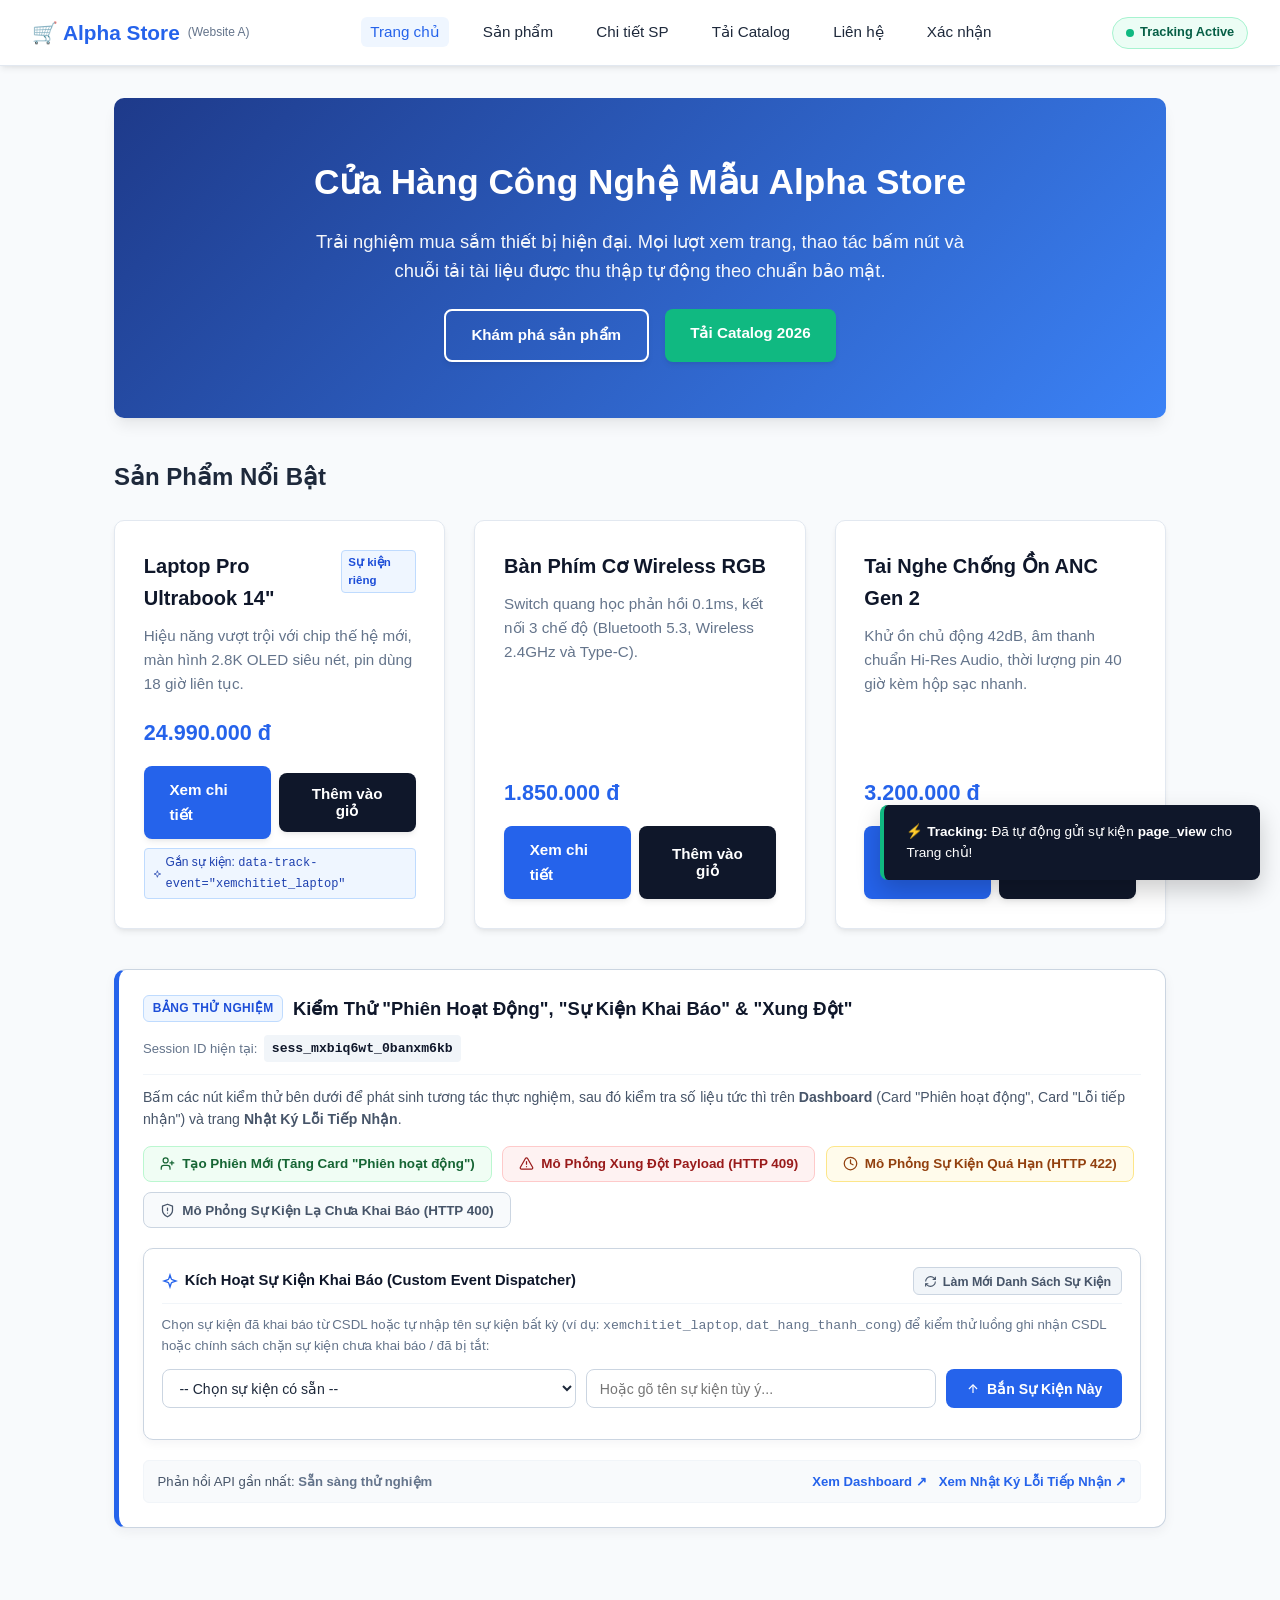
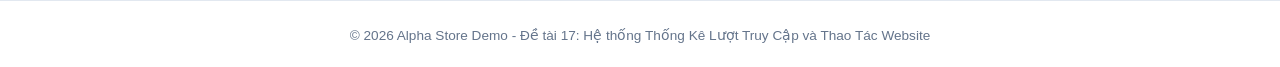
==== commit 15902c78: "feat(events): add dynamic custom event dispatcher to demo sites and integration guide in event-defin" ====
--- a/BTL/website-analytics/demo-sites/site-a/index.html
+++ b/BTL/website-analytics/demo-sites/site-a/index.html
@@ -36,12 +36,19 @@
         <h2 style="margin-bottom: 1.5rem; font-size: 1.5rem;">Sản Phẩm Nổi Bật</h2>
         <div class="card-grid">
             <div class="card">
-                <h3>Laptop Pro Ultrabook 14"</h3>
+                <div style="display:flex; justify-content:space-between; align-items:flex-start;">
+                    <h3>Laptop Pro Ultrabook 14"</h3>
+                    <span style="font-size:0.72rem; background:#eff6ff; color:#1d4ed8; border:1px solid #bfdbfe; border-radius:4px; padding:2px 6px; font-weight:600;">Sự kiện riêng</span>
+                </div>
                 <p>Hiệu năng vượt trội với chip thế hệ mới, màn hình 2.8K OLED siêu nét, pin dùng 18 giờ liên tục.</p>
                 <div class="price">24.990.000 đ</div>
-                <div style="display:flex; gap:0.5rem;">
-                    <a href="product-detail.html" class="btn" data-track-click data-track-id="btn-view-ultrabook">Xem chi tiết</a>
+                <div style="display:flex; gap:0.5rem; align-items:center;">
+                    <a href="product-detail.html" class="btn" data-track-click data-track-id="btn-view-ultrabook" data-track-event="xemchitiet_laptop">Xem chi tiết</a>
                     <button class="btn btn-dark" data-track-click data-track-id="btn-cart-ultrabook">Thêm vào giỏ</button>
+                </div>
+                <div style="margin-top:0.6rem; font-size:0.75rem; color:#1e40af; background:#eff6ff; padding:4px 8px; border-radius:4px; border:1px solid #bfdbfe; display:inline-flex; align-items:center; gap:4px;">
+                    <svg width="12" height="12" viewBox="0 0 24 24" fill="none" stroke="currentColor" stroke-width="2"><path d="m12 3-1.912 5.813a2 2 0 0 1-1.275 1.275L3 12l5.813 1.912a2 2 0 0 1 1.275 1.275L12 21l1.912-5.813a2 2 0 0 1 1.275-1.275L21 12l-5.813-1.912a2 2 0 0 1-1.275-1.275L12 3Z"/></svg>
+                    <span>Gắn sự kiện: <code>data-track-event="xemchitiet_laptop"</code></span>
                 </div>
             </div>
 
@@ -71,7 +78,7 @@
             <div class="sandbox-header">
                 <div class="sandbox-title">
                     <span class="sandbox-badge">Bảng Thử Nghiệm</span>
-                    <h3>Kiểm Thử "Phiên Hoạt Động" & "Lỗi Tiếp Nhận / Xung Đột"</h3>
+                    <h3>Kiểm Thử "Phiên Hoạt Động", "Sự Kiện Khai Báo" &amp; "Xung Đột"</h3>
                 </div>
                 <div class="sandbox-session-info">
                     <span>Session ID hiện tại:</span>
@@ -102,6 +109,34 @@
                 </button>
             </div>
 
+            <!-- BỘ KÍCH HOẠT SỰ KIỆN KHAI BÁO (CUSTOM EVENT DISPATCHER & TESTER) -->
+            <div class="sandbox-custom-dispatcher" id="sandbox-custom-dispatcher">
+                <div class="dispatcher-header">
+                    <div class="dispatcher-title">
+                        <svg width="16" height="16" viewBox="0 0 24 24" fill="none" stroke="#2563eb" stroke-width="2"><path d="m12 3-1.912 5.813a2 2 0 0 1-1.275 1.275L3 12l5.813 1.912a2 2 0 0 1 1.275 1.275L12 21l1.912-5.813a2 2 0 0 1 1.275-1.275L21 12l-5.813-1.912a2 2 0 0 1-1.275-1.275L12 3Z"/></svg>
+                        Kích Hoạt Sự Kiện Khai Báo (Custom Event Dispatcher)
+                    </div>
+                    <button type="button" class="btn-sb-reload" id="btn-sb-reload" title="Tải lại danh sách sự kiện mới nhất từ CSDL">
+                        <svg width="13" height="13" viewBox="0 0 24 24" fill="none" stroke="currentColor" stroke-width="2"><path d="M3 12a9 9 0 0 1 9-9 9.75 9.75 0 0 1 6.74 2.74L21 8"/><path d="M21 3v5h-5"/><path d="M21 12a9 9 0 0 1-9 9 9.75 9.75 0 0 1-6.74-2.74L3 16"/><path d="M8 16H3v5"/></svg>
+                        Làm Mới Danh Sách Sự Kiện
+                    </button>
+                </div>
+                <p class="dispatcher-desc">
+                    Chọn sự kiện đã khai báo từ CSDL hoặc tự nhập tên sự kiện bất kỳ (ví dụ: <code>xemchitiet_laptop</code>, <code>dat_hang_thanh_cong</code>) để kiểm thử luồng ghi nhận CSDL hoặc chính sách chặn sự kiện chưa khai báo / đã bị tắt:
+                </p>
+                <div class="dispatcher-row">
+                    <select id="sb-custom-event-select" class="sb-custom-select">
+                        <option value="">-- Đang tải danh sách sự kiện từ CSDL... --</option>
+                    </select>
+                    <input type="text" id="sb-custom-event-input" class="sb-custom-input" placeholder="Hoặc gõ tên sự kiện tùy ý..." />
+                    <button type="button" class="btn-sb-fire" id="btn-fire-custom-event">
+                        <svg width="14" height="14" viewBox="0 0 24 24" fill="none" stroke="currentColor" stroke-width="2"><path d="m5 12 7-7 7 7"/><path d="M12 19V5"/></svg>
+                        Bắn Sự Kiện Này
+                    </button>
+                </div>
+                <div id="sb-custom-event-result" class="dispatcher-result" style="display:none;"></div>
+            </div>
+
             <!-- BẢNG ĐỐI CHIẾU XUNG ĐỘT TRỰC QUAN (CONFLICT INSPECTOR) -->
             <div id="conflict-inspector-box" class="conflict-inspector-box" style="display:none;">
                 <div class="inspector-header">
@@ -183,9 +218,156 @@
             document.addEventListener('click', function(e) {
                 var btn = e.target.closest('[data-track-click]');
                 if (btn) {
-                    showToast('Đã gửi sự kiện <b>button_click</b>: ' + (btn.getAttribute('data-track-id') || btn.innerText));
+                    var evName = btn.getAttribute('data-track-event') || 'button_click';
+                    showToast('Đã gửi sự kiện <b>' + evName + '</b>: ' + (btn.getAttribute('data-track-id') || btn.innerText));
                 }
             });
+
+            // 1.1. Bộ Kích Hoạt Sự Kiện Khai Báo (Custom Event Dispatcher)
+            var eventSelect = document.getElementById('sb-custom-event-select');
+            var eventInput = document.getElementById('sb-custom-event-input');
+            var btnFireCustom = document.getElementById('btn-fire-custom-event');
+            var btnReloadEvents = document.getElementById('btn-sb-reload');
+            var resultBox = document.getElementById('sb-custom-event-result');
+            var trackingKeySiteA = 'trk_site_a_alpha_shop_2026';
+
+            function loadEventDefinitions() {
+                if (!eventSelect) return;
+                fetch('../../api/event-definitions.php?tracking_key=' + encodeURIComponent(trackingKeySiteA))
+                    .then(function(res) { return res.json(); })
+                    .then(function(data) {
+                        if (data.success && Array.isArray(data.definitions)) {
+                            eventSelect.innerHTML = '<option value="">-- Chọn sự kiện trong CSDL (' + data.definitions.length + ' sự kiện) --</option>';
+                            data.definitions.forEach(function(d) {
+                                var isEnabled = (d.enabled == 1);
+                                var statusText = isEnabled ? ' [Đang Bật]' : ' [Đang Tắt]';
+                                var opt = document.createElement('option');
+                                opt.value = d.event_name;
+                                opt.textContent = d.event_name + statusText + (d.description ? ' - ' + d.description : '');
+                                if (!isEnabled) {
+                                    opt.style.color = '#dc2626';
+                                }
+                                eventSelect.appendChild(opt);
+                            });
+                            checkUrlParam();
+                        }
+                    }).catch(function() {
+                        eventSelect.innerHTML = '<option value="">-- Chọn sự kiện có sẵn --</option>' +
+                            '<option value="page_view">page_view [Đang Bật]</option>' +
+                            '<option value="button_click">button_click [Đang Bật]</option>' +
+                            '<option value="download_start">download_start [Đang Bật]</option>' +
+                            '<option value="download_complete">download_complete [Đang Bật]</option>' +
+                            '<option value="xemchitiet_laptop">xemchitiet_laptop [Đang Bật]</option>';
+                        checkUrlParam();
+                    });
+            }
+
+            function checkUrlParam() {
+                var params = new URLSearchParams(window.location.search);
+                var testEvent = params.get('test_event');
+                if (testEvent) {
+                    if (eventInput) eventInput.value = testEvent;
+                    if (eventSelect) eventSelect.value = testEvent;
+                    var dispatcherEl = document.getElementById('sandbox-custom-dispatcher');
+                    if (dispatcherEl) {
+                        dispatcherEl.scrollIntoView({ behavior: 'smooth' });
+                        dispatcherEl.style.boxShadow = '0 0 0 3px rgba(37, 99, 235, 0.35)';
+                    }
+                }
+            }
+
+            if (eventSelect) {
+                eventSelect.addEventListener('change', function() {
+                    if (eventSelect.value && eventInput) {
+                        eventInput.value = eventSelect.value;
+                    }
+                });
+            }
+
+            if (btnReloadEvents) {
+                btnReloadEvents.addEventListener('click', function() {
+                    btnReloadEvents.innerText = 'Đang tải lại...';
+                    loadEventDefinitions();
+                    setTimeout(function() {
+                        btnReloadEvents.innerHTML = '<svg width="13" height="13" viewBox="0 0 24 24" fill="none" stroke="currentColor" stroke-width="2"><path d="M3 12a9 9 0 0 1 9-9 9.75 9.75 0 0 1 6.74 2.74L21 8"/><path d="M21 3v5h-5"/><path d="M21 12a9 9 0 0 1-9 9 9.75 9.75 0 0 1-6.74-2.74L3 16"/><path d="M8 16H3v5"/></svg> Làm Mới Danh Sách Sự Kiện';
+                    }, 500);
+                });
+            }
+
+            if (btnFireCustom) {
+                btnFireCustom.addEventListener('click', function() {
+                    var evName = ((eventInput ? eventInput.value : '') || (eventSelect ? eventSelect.value : '')).trim();
+                    if (!evName) {
+                        alert('Vui lòng chọn hoặc gõ tên sự kiện cần bắn!');
+                        return;
+                    }
+
+                    if (resultBox) {
+                        resultBox.style.display = 'block';
+                        resultBox.className = 'dispatcher-result loading';
+                        resultBox.innerHTML = '⏳ Đang gửi sự kiện <code>' + evName + '</code> lên hệ thống qua API...';
+                    }
+
+                    var payload = {
+                        tracking_key: trackingKeySiteA,
+                        event_id: 'evt_custom_' + Date.now(),
+                        session_id: window.WebTracker ? window.WebTracker.getSessionId() : 'sess_manual',
+                        event_name: evName,
+                        page_path: window.location.pathname,
+                        occurred_at: new Date().toISOString(),
+                        properties: {
+                            element_id: 'sandbox_custom_dispatcher',
+                            item_name: 'Kiểm thử sự kiện khai báo',
+                            triggered_source: 'sandbox_ui'
+                        }
+                    };
+
+                    fetch('../../api/track.php', {
+                        method: 'POST',
+                        headers: { 'Content-Type': 'application/json', 'X-Tracking-Key': trackingKeySiteA },
+                        body: JSON.stringify(payload)
+                    }).then(function(res) {
+                        return res.json().then(function(data) {
+                            if (res.status === 201 || res.status === 200) {
+                                if (resultBox) {
+                                    resultBox.className = 'dispatcher-result success';
+                                    resultBox.innerHTML = '🟢 <b>THÀNH CÔNG (HTTP 201 Created):</b> Sự kiện <code>' + evName + '</code> đã được hệ thống tiếp nhận và lưu vào CSDL (bảng <code>events</code>)!<br>' +
+                                        'Số liệu trên <b>Dashboard</b> (Card "Tổng Thao Tác", biểu đồ) đã tăng ngay lập tức. ' +
+                                        '<a href="../../dashboard.php" target="_blank" class="sb-link" style="margin-left:8px;">Mở Dashboard Xem Tức Thì ↗</a> ' +
+                                        '<a href="../../event-logs.php" target="_blank" class="sb-link" style="margin-left:8px;">Mở Nhật Ký Sự Kiện ↗</a>';
+                                }
+                                showToast('🟢 Sự kiện <b>' + evName + '</b> đã được ghi vào CSDL thành công (HTTP 201)!', '#10b981');
+                                statusLabel.innerText = 'HTTP 201 Created: ' + evName;
+                                statusLabel.style.color = '#10b981';
+                            } else if (res.status === 400 && data.error === 'EVENT_NOT_DEFINED') {
+                                if (resultBox) {
+                                    resultBox.className = 'dispatcher-result error';
+                                    resultBox.innerHTML = '🔴 <b>BỊ TỪ CHỐI (HTTP 400 Bad Request: EVENT_NOT_DEFINED):</b> Sự kiện <code>' + evName + '</code> chưa được khai báo hoặc đang bị <b>Vô hiệu hoá (Tắt)</b> trong CSDL!<br>' +
+                                        'Hệ thống đã tự động ghi log lỗi vào bảng <code>event_ingest_errors</code> để bảo vệ tính toàn vẹn dữ liệu. ' +
+                                        '<a href="../../event-definitions.php" target="_blank" class="sb-link" style="color:#b91c1c; margin-left:8px;">Vào Quản Trị Bật Sự Kiện ↗</a> ' +
+                                        '<a href="../../event-logs.php?tab=errors" target="_blank" class="sb-link" style="color:#b91c1c; margin-left:8px;">Xem Nhật Ký Lỗi Tiếp Nhận ↗</a>';
+                                }
+                                showToast('🚫 Sự kiện <b>' + evName + '</b> bị từ chối (HTTP 400: EVENT_NOT_DEFINED)!', '#dc2626');
+                                statusLabel.innerText = 'HTTP 400 Bad Request: EVENT_NOT_DEFINED (' + evName + ')';
+                                statusLabel.style.color = '#dc2626';
+                            } else {
+                                if (resultBox) {
+                                    resultBox.className = 'dispatcher-result error';
+                                    resultBox.innerHTML = '⚠️ <b>Phản hồi HTTP ' + res.status + ':</b> ' + (data.message || data.error || 'Lỗi không xác định');
+                                }
+                                statusLabel.innerText = 'HTTP ' + res.status;
+                            }
+                        });
+                    }).catch(function(err) {
+                        if (resultBox) {
+                            resultBox.className = 'dispatcher-result error';
+                            resultBox.innerHTML = 'Lỗi kết nối: ' + err.message;
+                        }
+                    });
+                });
+            }
+
+            loadEventDefinitions();
 
             // 2. Nút Tạo Phiên Mới
             var btnNewSession = document.getElementById('btn-sb-new-session');
--- a/BTL/website-analytics/demo-sites/demo.css
+++ b/BTL/website-analytics/demo-sites/demo.css
@@ -461,3 +461,135 @@
     padding-top: 0.65rem;
     border-top: 1px solid #e2e8f0;
 }
+
+/* ====================================================================
+   CUSTOM EVENT DISPATCHER IN SANDBOX
+   ==================================================================== */
+.sandbox-custom-dispatcher {
+    background: #ffffff;
+    border: 1px solid #cbd5e1;
+    border-radius: 10px;
+    padding: 1.1rem;
+    margin: 1.25rem 0;
+    box-shadow: 0 4px 10px rgba(15, 23, 42, 0.04);
+}
+.dispatcher-header {
+    display: flex;
+    justify-content: space-between;
+    align-items: center;
+    flex-wrap: wrap;
+    gap: 0.5rem;
+    margin-bottom: 0.65rem;
+    padding-bottom: 0.5rem;
+    border-bottom: 1px solid #f1f5f9;
+}
+.dispatcher-title {
+    font-weight: 700;
+    font-size: 0.92rem;
+    color: #0f172a;
+    display: flex;
+    align-items: center;
+    gap: 0.45rem;
+}
+.dispatcher-desc {
+    font-size: 0.83rem;
+    color: #64748b;
+    margin-bottom: 0.85rem;
+    line-height: 1.5;
+}
+.dispatcher-row {
+    display: flex;
+    gap: 0.6rem;
+    flex-wrap: wrap;
+    align-items: stretch;
+    margin-bottom: 0.85rem;
+}
+.sb-custom-select {
+    flex: 1.2;
+    min-width: 220px;
+    padding: 0.6rem 0.8rem;
+    border: 1px solid #cbd5e1;
+    border-radius: 8px;
+    font-size: 0.88rem;
+    background: #ffffff;
+    color: #1e293b;
+    outline: none;
+    transition: border-color 0.2s;
+}
+.sb-custom-select:focus {
+    border-color: #2563eb;
+    box-shadow: 0 0 0 3px rgba(37, 99, 235, 0.1);
+}
+.sb-custom-input {
+    flex: 1;
+    min-width: 180px;
+    padding: 0.6rem 0.8rem;
+    border: 1px solid #cbd5e1;
+    border-radius: 8px;
+    font-size: 0.88rem;
+    outline: none;
+    transition: border-color 0.2s;
+}
+.sb-custom-input:focus {
+    border-color: #2563eb;
+    box-shadow: 0 0 0 3px rgba(37, 99, 235, 0.1);
+}
+.btn-sb-fire {
+    display: inline-flex;
+    align-items: center;
+    gap: 0.45rem;
+    background: #2563eb;
+    color: #ffffff;
+    font-weight: 600;
+    font-size: 0.88rem;
+    padding: 0.6rem 1.25rem;
+    border-radius: 8px;
+    border: none;
+    cursor: pointer;
+    transition: all 0.2s;
+    white-space: nowrap;
+}
+.btn-sb-fire:hover {
+    background: #1d4ed8;
+    transform: translateY(-1px);
+}
+.btn-sb-reload {
+    display: inline-flex;
+    align-items: center;
+    gap: 0.35rem;
+    background: #f1f5f9;
+    color: #475569;
+    border: 1px solid #cbd5e1;
+    padding: 0.35rem 0.65rem;
+    border-radius: 6px;
+    font-size: 0.78rem;
+    font-weight: 600;
+    cursor: pointer;
+    transition: all 0.2s;
+}
+.btn-sb-reload:hover {
+    background: #e2e8f0;
+    color: #0f172a;
+}
+.dispatcher-result {
+    font-size: 0.84rem;
+    padding: 0.75rem 1rem;
+    border-radius: 8px;
+    border: 1px solid transparent;
+    line-height: 1.5;
+}
+.dispatcher-result.success {
+    background: #ecfdf5;
+    border-color: #a7f3d0;
+    color: #065f46;
+}
+.dispatcher-result.error {
+    background: #fef2f2;
+    border-color: #fecaca;
+    color: #991b1b;
+}
+.dispatcher-result.loading {
+    background: #f8fafc;
+    border-color: #e2e8f0;
+    color: #64748b;
+}
